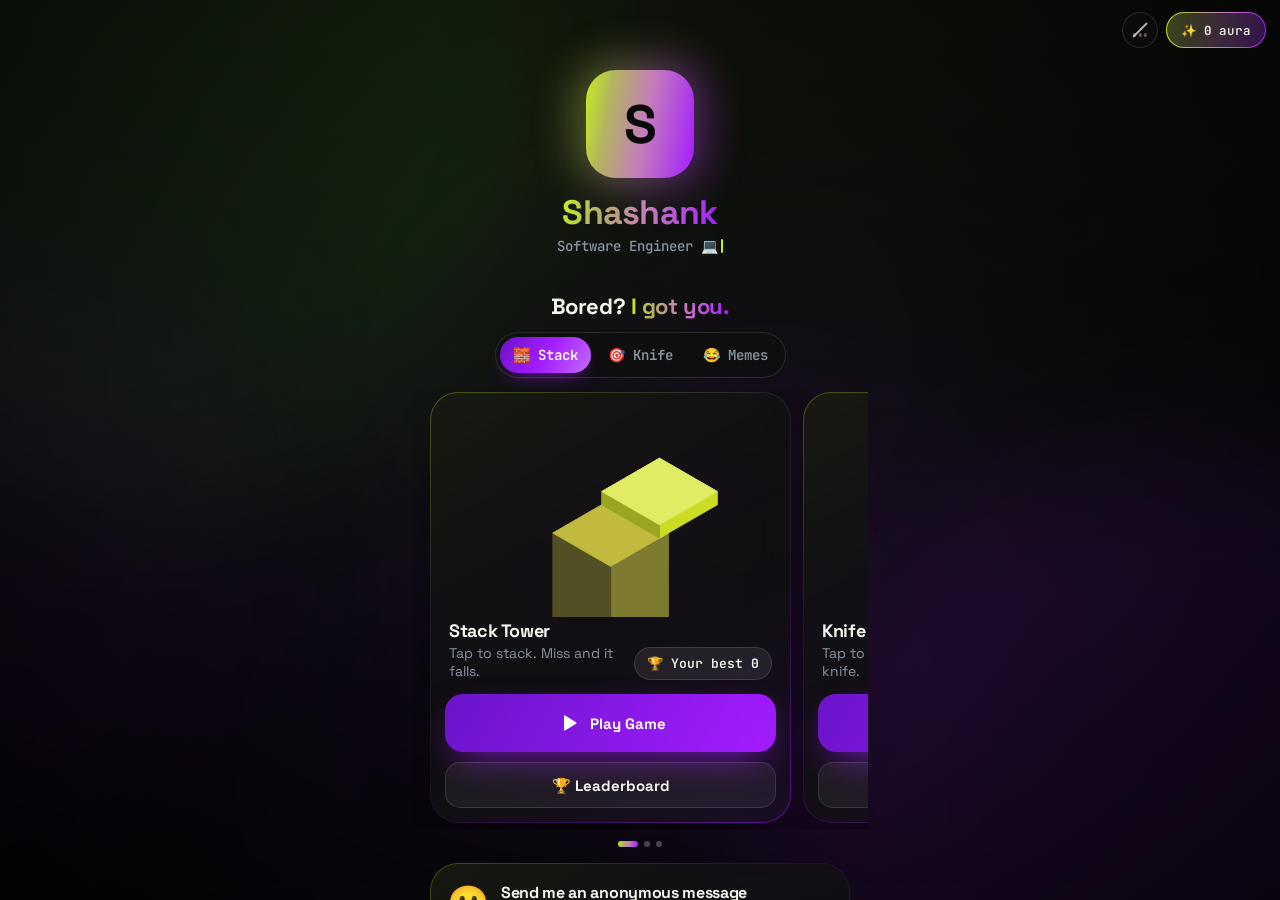
==== snap-qr/site/index.html @ f63bcf54 "Project." ====
<!doctype html>
<html lang="en">
<head>
  <meta charset="utf-8">
  <meta name="viewport" content="width=device-width, initial-scale=1, viewport-fit=cover">
  <meta name="theme-color" content="#050505">
  <title>Shashank · Stack Tower</title>
  <link rel="icon" href="data:image/svg+xml,<svg xmlns='http://www.w3.org/2000/svg' viewBox='0 0 100 100'><text y='.9em' font-size='90'>🧱</text></svg>">
  <link rel="preconnect" href="https://fonts.googleapis.com">
  <link rel="preconnect" href="https://fonts.gstatic.com" crossorigin>
  <link href="https://fonts.googleapis.com/css2?family=JetBrains+Mono:wght@400;500;700&family=Space+Grotesk:wght@400;500;600;700&display=swap" rel="stylesheet">
  <link rel="stylesheet" href="css/style.css">
</head>
<body>
  <div class="bg" aria-hidden="true">
    <span class="blob b1"></span>
    <span class="blob b2"></span>
    <span class="blob b3"></span>
    <span class="blob b4"></span>
    <span class="blob b5"></span>
    <div class="grid-floor"></div>
    <div class="grain"></div>
    <div class="vignette"></div>
  </div>

  <main id="home" class="screen active">
    <section class="card">
      <div class="profile">
        <div class="avatar-wrap reveal" style="--i:0"><div class="avatar" id="avatar"></div></div>
        <h1 id="name" class="name reveal" style="--i:1"></h1>
        <p class="role reveal" style="--i:2"><span id="role"></span><span class="caret" aria-hidden="true"></span></p>
        <p id="tagline" class="tagline reveal" style="--i:3"></p>
      </div>

      <div class="actions">
        <h2 class="section-title reveal" style="--i:4">Bored? <span>I got you.</span></h2>
        <div id="bored" class="bored">
          <div class="bored-tabs reveal" style="--i:4" role="tablist" aria-label="Pick one">
            <button class="bored-tab on" type="button" role="tab" aria-selected="true" data-card="stackCard">🧱 Stack</button>
            <button class="bored-tab" type="button" role="tab" aria-selected="false" data-card="hitCard">🎯 Knife</button>
            <button class="bored-tab" type="button" role="tab" aria-selected="false" data-card="memeCard">😂 Memes</button>
          </div>
          <div id="boredTrack" class="bored-track">
            <div id="stackCard" class="game-card reveal" style="--i:5">
              <canvas id="demoCanvas" aria-label="Stack Tower preview"></canvas>
              <div class="game-meta">
                <div>
                  <h2>Stack Tower</h2>
                  <p>Tap to stack. Miss and it falls.</p>
                </div>
                <span class="chip">🏆 Your best <b id="bestHome">0</b></span>
              </div>
              <button id="playBtn" class="btn btn-play">
                <svg viewBox="0 0 24 24" aria-hidden="true"><path fill="currentColor" d="M8 5.5v13a1 1 0 0 0 1.5.86l10.5-6.5a1 1 0 0 0 0-1.72L9.5 4.64A1 1 0 0 0 8 5.5z"/></svg>
                <span>Play Game</span>
              </button>
              <button id="boardBtn" class="btn btn-ghost btn-sm"><span>🏆 Leaderboard</span></button>
            </div>

            <div id="hitCard" class="game-card reveal" style="--i:5">
              <canvas id="hitDemo" aria-label="Knife Hit preview"></canvas>
              <div class="game-meta">
                <div>
                  <h2>Knife Hit</h2>
                  <p>Tap to throw. Don't hit a knife.</p>
                </div>
                <span class="chip">🏆 Your best <b id="hitBestHome">0</b></span>
              </div>
              <button id="hitPlayBtn" class="btn btn-play">
                <svg viewBox="0 0 24 24" aria-hidden="true"><path fill="currentColor" d="M8 5.5v13a1 1 0 0 0 1.5.86l10.5-6.5a1 1 0 0 0 0-1.72L9.5 4.64A1 1 0 0 0 8 5.5z"/></svg>
                <span>Play Knife Hit</span>
              </button>
              <button id="hitBoardBtn" class="btn btn-ghost btn-sm"><span>🏆 Leaderboard</span></button>
            </div>

            <div id="memeCard" class="meme-card reveal" style="--i:5" hidden>
              <div id="memeFan" class="meme-fan" aria-hidden="true"><img alt=""><img alt=""><img alt=""></div>
              <div class="game-meta">
                <div>
                  <h2>Meme Scroll</h2>
                  <p><b>1000s</b> of memes, fresh shuffle every time.</p>
                </div>
              </div>
              <button id="memeBtn" class="btn btn-play"><span>Start scrolling 😂</span></button>
            </div>
          </div>
          <div class="bored-dots" aria-hidden="true"></div>
        </div>

        <section class="msg-card reveal" style="--i:6">
          <div class="msg-head">
            <span class="msg-emoji" aria-hidden="true">🤫</span>
            <div>
              <h2>Send me an anonymous message</h2>
              <p>No name, no login. I'll never know it was you.</p>
            </div>
          </div>
          <form id="msgForm" class="msg-form">
            <textarea id="msgText" maxlength="300" rows="3" placeholder="Say something… I won't know who 👀" aria-label="Anonymous message"></textarea>
            <div id="msgChips" class="msg-chips"></div>
            <div class="msg-foot">
              <span id="msgCount" class="msg-count">0/300</span>
              <button id="msgSend" class="btn btn-play btn-send" type="submit"><span>Send anonymously</span></button>
            </div>
          </form>
          <div id="msgDone" class="msg-done" hidden>
            <div class="msg-done-emoji">💌</div>
            <p><b>Sent!</b> 100% anonymous.</p>
            <button id="msgAgain" class="link-btn" type="button">Send another</button>
          </div>
        </section>

        <div class="connect reveal" style="--i:7">
          <p class="connect-label">Connect with me</p>
          <a class="social social-snap snap-link" href="#">
            <svg class="social-icon ghost" viewBox="-1 -1 26 26" aria-hidden="true"><path fill="currentColor" d="M12.206.793c.99 0 4.347.276 5.93 3.821.529 1.193.403 3.219.299 4.847l-.003.06c-.012.18-.022.345-.03.51.075.045.203.09.401.09.3-.016.659-.12 1.033-.301.165-.088.344-.104.464-.104.182 0 .359.029.509.09.45.149.734.479.734.838.015.449-.39.839-1.213 1.168-.089.029-.209.075-.344.119-.45.135-1.139.36-1.333.81-.09.224-.061.524.12.868l.015.015c.06.136 1.526 3.475 4.791 4.014.255.044.435.27.42.509 0 .075-.015.149-.045.225-.24.569-1.273.988-3.146 1.271-.059.091-.12.375-.164.57-.029.179-.074.36-.134.553-.076.271-.27.405-.555.405h-.03c-.135 0-.313-.031-.538-.074-.36-.075-.765-.135-1.273-.135-.3 0-.599.015-.913.074-.6.104-1.123.464-1.723.884-.853.599-1.826 1.288-3.294 1.288-.06 0-.119-.015-.18-.015h-.149c-1.468 0-2.427-.675-3.279-1.288-.599-.42-1.107-.779-1.707-.884-.314-.045-.629-.074-.928-.074-.54 0-.958.089-1.272.149-.211.043-.391.074-.54.074-.374 0-.523-.224-.583-.42-.061-.192-.09-.389-.135-.567-.046-.181-.105-.494-.166-.57-1.918-.222-2.950-.642-3.189-1.226-.031-.063-.052-.15-.055-.225-.015-.243.165-.465.42-.509 3.264-.54 4.73-3.879 4.791-4.02l.016-.029c.18-.345.224-.645.119-.869-.195-.434-.884-.658-1.332-.809-.121-.029-.24-.074-.346-.119-1.107-.435-1.257-.93-1.197-1.273.09-.479.674-.793 1.168-.793.146 0 .27.029.383.074.42.194.789.3 1.104.3.234 0 .384-.06.465-.105l-.046-.569c-.098-1.626-.225-3.651.307-4.837C7.392 1.077 10.739.807 11.727.807l.419-.015h.06z"/></svg>
            <span class="social-text">Add me on Snapchat</span>
            <svg class="social-arrow" viewBox="0 0 24 24" aria-hidden="true"><path fill="none" stroke="currentColor" stroke-width="2.2" stroke-linecap="round" stroke-linejoin="round" d="M7 17L17 7M9 7h8v8"/></svg>
          </a>
        </div>
      </div>

      <footer id="footer" class="reveal" style="--i:8"></footer>
    </section>
  </main>

  <div id="topbar" class="topbar">
    <span id="liveCount" class="pill live-pill" hidden><span class="live-dot-green"></span><span id="liveText"></span></span>
    <button id="musicBtn" class="pill music-pill" type="button" aria-label="Background music on/off"><span class="eq" aria-hidden="true"><i></i><i></i><i></i></span></button>
    <button id="auraPill" class="pill aura-pill" type="button" aria-label="Your aura">✨ <b id="auraTotal">0</b> aura</button>
  </div>
  <div id="auraPops" class="aura-pops" aria-live="polite"></div>

  <section id="game" class="screen" aria-label="Stack Tower game">
    <canvas id="gameCanvas"></canvas>
    <div class="hud">
      <button id="backBtn" class="icon-btn" aria-label="Back">
        <svg viewBox="0 0 24 24" aria-hidden="true"><path fill="none" stroke="currentColor" stroke-width="2.4" stroke-linecap="round" stroke-linejoin="round" d="M15 5l-7 7 7 7"/></svg>
      </button>
      <button id="muteBtn" class="icon-btn" aria-label="Toggle sound">
        <svg class="on" viewBox="0 0 24 24" aria-hidden="true"><path fill="currentColor" d="M4 9v6h4l5 4V5L8 9H4z"/><path fill="none" stroke="currentColor" stroke-width="2" stroke-linecap="round" d="M16.5 8.5a5 5 0 0 1 0 7M19 6a8.5 8.5 0 0 1 0 12"/></svg>
        <svg class="off" viewBox="0 0 24 24" aria-hidden="true"><path fill="currentColor" d="M4 9v6h4l5 4V5L8 9H4z"/><path fill="none" stroke="currentColor" stroke-width="2" stroke-linecap="round" d="M16.5 9.5l5 5M21.5 9.5l-5 5"/></svg>
      </button>
    </div>

    <div id="overSheet" class="sheet" hidden>
      <div class="sheet-card">
        <p class="label">Your score</p>
        <div id="finalScore" class="final">0</div>
        <div id="newBest" class="new-best" hidden>🏆 New best!</div>
        <p class="best-line">Your best <b id="bestOver">0</b></p>
        <p id="auraGain" class="aura-gain" hidden></p>
        <form id="nameForm" class="name-form" hidden>
          <input id="nameInput" maxlength="16" placeholder="Your name" autocomplete="nickname" enterkeyhint="done" aria-label="Your name">
          <button class="btn btn-save" type="submit">Save</button>
        </form>
        <button id="rankLine" class="rank-line" hidden></button>
        <button id="againBtn" class="btn btn-play"><span>Play again</span></button>
        <div class="row">
          <a class="btn btn-snap snap-link" href="#">
            <svg class="ghost" viewBox="-1 -1 26 26" aria-hidden="true"><path fill="currentColor" d="M12.206.793c.99 0 4.347.276 5.93 3.821.529 1.193.403 3.219.299 4.847l-.003.06c-.012.18-.022.345-.03.51.075.045.203.09.401.09.3-.016.659-.12 1.033-.301.165-.088.344-.104.464-.104.182 0 .359.029.509.09.45.149.734.479.734.838.015.449-.39.839-1.213 1.168-.089.029-.209.075-.344.119-.45.135-1.139.36-1.333.81-.09.224-.061.524.12.868l.015.015c.06.136 1.526 3.475 4.791 4.014.255.044.435.27.42.509 0 .075-.015.149-.045.225-.24.569-1.273.988-3.146 1.271-.059.091-.12.375-.164.57-.029.179-.074.36-.134.553-.076.271-.27.405-.555.405h-.03c-.135 0-.313-.031-.538-.074-.36-.075-.765-.135-1.273-.135-.3 0-.599.015-.913.074-.6.104-1.123.464-1.723.884-.853.599-1.826 1.288-3.294 1.288-.06 0-.119-.015-.18-.015h-.149c-1.468 0-2.427-.675-3.279-1.288-.599-.42-1.107-.779-1.707-.884-.314-.045-.629-.074-.928-.074-.54 0-.958.089-1.272.149-.211.043-.391.074-.54.074-.374 0-.523-.224-.583-.42-.061-.192-.09-.389-.135-.567-.046-.181-.105-.494-.166-.57-1.918-.222-2.950-.642-3.189-1.226-.031-.063-.052-.15-.055-.225-.015-.243.165-.465.42-.509 3.264-.54 4.73-3.879 4.791-4.02l.016-.029c.18-.345.224-.645.119-.869-.195-.434-.884-.658-1.332-.809-.121-.029-.24-.074-.346-.119-1.107-.435-1.257-.93-1.197-1.273.09-.479.674-.793 1.168-.793.146 0 .27.029.383.074.42.194.789.3 1.104.3.234 0 .384-.06.465-.105l-.046-.569c-.098-1.626-.225-3.651.307-4.837C7.392 1.077 10.739.807 11.727.807l.419-.015h.06z"/></svg>
            <span>Add me</span>
          </a>
          <button id="shareBtn" class="btn btn-ghost"><span>Challenge</span></button>
        </div>
        <button id="homeBtn" class="link-btn">Back to home</button>
      </div>
    </div>
  </section>

  <section id="memes" class="screen" aria-label="Meme scroll">
    <div id="memeFeed" class="meme-feed"></div>
    <div class="hud meme-hud">
      <button id="memeBack" class="icon-btn" aria-label="Back">
        <svg viewBox="0 0 24 24" aria-hidden="true"><path fill="none" stroke="currentColor" stroke-width="2.4" stroke-linecap="round" stroke-linejoin="round" d="M15 5l-7 7 7 7"/></svg>
      </button>
    </div>
    <div id="memeHint" class="meme-hint" hidden><span>Swipe up</span><i aria-hidden="true">↑</i></div>
  </section>

  <div id="boardModal" class="modal" hidden>
    <div class="modal-card" role="dialog" aria-labelledby="boardTitle">
      <div class="modal-head">
        <h2 id="boardTitle">🏆 Leaderboard</h2>
        <button id="boardClose" class="icon-btn" aria-label="Close">
          <svg viewBox="0 0 24 24" aria-hidden="true"><path fill="none" stroke="currentColor" stroke-width="2.4" stroke-linecap="round" d="M6 6l12 12M18 6L6 18"/></svg>
        </button>
      </div>
      <p id="boardSub" class="board-sub"></p>
      <ol id="boardList" class="board"></ol>
      <p id="boardYou" class="board-you"></p>
      <button id="boardPlay" class="btn btn-play"><span>Play &amp; climb the board</span></button>
    </div>
  </div>

  <div id="shareModal" class="modal" hidden>
    <div class="modal-card" role="dialog" aria-labelledby="shareTitle">
      <div class="modal-head">
        <h2 id="shareTitle">Challenge a friend 🔥</h2>
        <button id="shareClose" class="icon-btn" aria-label="Close">
          <svg viewBox="0 0 24 24" aria-hidden="true"><path fill="none" stroke="currentColor" stroke-width="2.4" stroke-linecap="round" d="M6 6l12 12M18 6L6 18"/></svg>
        </button>
      </div>
      <p id="sharePreview" class="share-preview"></p>
      <div class="share-grid">
        <a id="shareWa" class="share-opt" href="#" target="_blank" rel="noopener">
          <span class="share-ic wa"><svg viewBox="0 0 24 24" aria-hidden="true"><path fill="currentColor" d="M12 2a10 10 0 0 0-8.6 15.1L2 22l5-1.3A10 10 0 1 0 12 2zm0 18.2a8.2 8.2 0 0 1-4.2-1.2l-.3-.2-3 .8.8-2.9-.2-.3A8.2 8.2 0 1 1 12 20.2zm4.5-6.1c-.2-.1-1.5-.7-1.7-.8-.2-.1-.4-.1-.6.1l-.8 1c-.1.2-.3.2-.5.1a6.7 6.7 0 0 1-3.3-2.9c-.2-.4.2-.4.7-1.3.1-.2 0-.3 0-.4l-.8-1.8c-.2-.5-.4-.4-.6-.4h-.5a1 1 0 0 0-.7.3 3 3 0 0 0-.9 2.2 5.2 5.2 0 0 0 1.1 2.7 11.8 11.8 0 0 0 4.5 4c1.7.7 2.3.8 3.2.6a2.7 2.7 0 0 0 1.8-1.3 2.2 2.2 0 0 0 .2-1.3c-.1-.1-.3-.2-.5-.3z"/></svg></span>
          <span>WhatsApp</span>
        </a>
        <button id="shareCopy" class="share-opt" type="button">
          <span class="share-ic copy"><svg viewBox="0 0 24 24" aria-hidden="true"><path fill="none" stroke="currentColor" stroke-width="2" stroke-linecap="round" stroke-linejoin="round" d="M9 9h10v10H9zM5 15V5h10"/></svg></span>
          <span>Copy link</span>
        </button>
      </div>
    </div>
  </div>

  <div id="auraModal" class="modal" hidden>
    <div class="modal-card" role="dialog" aria-labelledby="auraTitle">
      <div class="modal-head">
        <h2 id="auraTitle">✨ Your aura</h2>
        <button id="auraClose" class="icon-btn" aria-label="Close">
          <svg viewBox="0 0 24 24" aria-hidden="true"><path fill="none" stroke="currentColor" stroke-width="2.4" stroke-linecap="round" d="M6 6l12 12M18 6L6 18"/></svg>
        </button>
      </div>
      <div class="aura-hero">
        <div id="auraBig" class="aura-big">0</div>
        <div id="auraRankTitle" class="aura-title">NPC 😐</div>
        <div class="aura-progress"><i id="auraBar"></i></div>
        <p id="auraNext" class="board-sub"></p>
      </div>
      <details class="aura-how">
        <summary>How to farm aura 🌾</summary>
        <ul>
          <li><span>Daily check-in</span><b>+50</b></li>
          <li><span>Scanning the QR (once)</span><b>+100</b></li>
          <li><span>Every block you stack</span><b>+15</b></li>
          <li><span>Every perfect stack</span><b>+40</b></li>
          <li><span>Every knife that sticks (Knife Hit)</span><b>+12</b></li>
          <li><span>Challenging a friend (3 a day)</span><b>+200</b></li>
          <li><span>Fumbling the very first block</span><b class="neg">−50 💀</b></li>
        </ul>
      </details>
      <p class="aura-note">📱 No login needed: your aura is saved on <b>this phone + this browser</b>. Keep farming on the same one. Switching browsers, private mode or clearing data resets it 💀</p>
      <h3 class="aura-sub">Top aura farmers</h3>
      <ol id="auraList" class="board"></ol>
      <p id="auraYou" class="board-you"></p>
    </div>
  </div>

  <div id="emojiSheet" class="modal" hidden>
    <div class="modal-card" role="dialog" aria-labelledby="emojiTitle">
      <div class="modal-head">
        <h2 id="emojiTitle">React with anything</h2>
        <button id="emojiClose" class="icon-btn" aria-label="Close">
          <svg viewBox="0 0 24 24" aria-hidden="true"><path fill="none" stroke="currentColor" stroke-width="2.4" stroke-linecap="round" d="M6 6l12 12M18 6L6 18"/></svg>
        </button>
      </div>
      <input id="emojiInput" class="emoji-input" placeholder="Type any emoji from your keyboard 🫶" autocomplete="off" aria-label="Type any emoji">
      <div id="emojiGrid" class="emoji-grid"></div>
    </div>
  </div>

  <div id="toast" class="toast" role="status"></div>

  <canvas id="fx" aria-hidden="true"></canvas>

  <script src="js/config.js"></script>
  <script src="js/track.js"></script>
  <script src="js/fx.js"></script>
  <script src="js/stack.js"></script>
  <script src="js/knife.js"></script>
  <script src="js/main.js"></script>
  <script src="js/aura.js"></script>
  <script src="js/memes.js"></script>
  <script src="js/music.js"></script>
</body>
</html>
---- snap-qr/site/css/style.css ----
:root {
  --bg: #050505;
  --text: #f3f6ec;
  --muted: rgba(243, 246, 236, 0.62);
  --glass: rgba(255, 255, 255, 0.06);
  --stroke: rgba(255, 255, 255, 0.12);
  --accent: #bdec86;
  --grad: linear-gradient(120deg, #3fbf2a, #9be32b 50%, #c6ee52);
  --font: "Bricolage Grotesque", system-ui, -apple-system, "Segoe UI", Roboto, sans-serif;
  --display: "Unbounded", "Bricolage Grotesque", system-ui, sans-serif;
}

* { box-sizing: border-box; margin: 0; padding: 0; }
html, body { height: 100%; }
body {
  background: var(--bg);
  color: var(--text);
  font-family: var(--font);
  -webkit-font-smoothing: antialiased;
  -webkit-tap-highlight-color: transparent;
  overflow: hidden;
}
button { font: inherit; color: inherit; border: 0; background: none; cursor: pointer; }
a { color: inherit; text-decoration: none; }
[hidden] { display: none !important; }

/* ---------- Animated background ---------- */
.bg { position: fixed; inset: 0; overflow: hidden; z-index: -1; }
.blob {
  position: absolute;
  width: 70vmax; height: 70vmax;
  border-radius: 50%;
  filter: blur(80px);
  opacity: 0.5;
  animation: drift 18s ease-in-out infinite alternate;
}
.b1 { background: #3fbf2a; top: -30vmax; left: -25vmax; }
.b2 { background: #9be32b; bottom: -35vmax; right: -30vmax; animation-delay: -6s; }
.b3 { background: #8fd61f; top: 35%; left: 40%; width: 40vmax; height: 40vmax; opacity: 0.22; animation-delay: -12s; }
.vignette { position: absolute; inset: 0; background: radial-gradient(ellipse at 50% 40%, transparent 30%, rgba(0, 0, 0, 0.65)); }

@keyframes drift {
  0% { transform: translate(0, 0) scale(1); }
  50% { transform: translate(8vmax, 5vmax) scale(1.1); }
  100% { transform: translate(-5vmax, 10vmax) scale(0.95); }
}

/* ---------- Screens ---------- */
.screen {
  position: fixed;
  inset: 0;
  transition: opacity 0.4s ease, transform 0.4s ease, visibility 0.4s;
}
.screen:not(.active) { opacity: 0; visibility: hidden; pointer-events: none; transform: scale(0.97); }

#home {
  overflow-y: auto;
  display: flex;
  justify-content: center;
  padding: max(28px, env(safe-area-inset-top)) 18px max(22px, env(safe-area-inset-bottom));
}
.card { width: 100%; max-width: 420px; margin: auto 0; }

/* ---------- Profile ---------- */
.profile { text-align: center; }
.avatar-wrap { position: relative; width: 108px; height: 108px; margin: 0 auto 16px; }
.avatar-wrap::before {
  content: "";
  position: absolute;
  inset: -4px;
  border-radius: 50%;
  background: conic-gradient(#3fbf2a, #9be32b, #c6ee52, #bdec86, #3fbf2a);
  animation: spin 5s linear infinite;
}
.avatar-wrap::after {
  content: "";
  position: absolute;
  inset: -14px;
  border-radius: 50%;
  background: conic-gradient(#3fbf2a, #9be32b, #c6ee52, #bdec86, #3fbf2a);
  filter: blur(18px);
  opacity: 0.45;
  z-index: -1;
  animation: spin 5s linear infinite;
}
.avatar {
  position: relative;
  width: 100%; height: 100%;
  border-radius: 50%;
  border: 4px solid var(--bg);
  background: linear-gradient(160deg, #1a1f12, #0d0f0a);
  display: grid;
  place-items: center;
  font-size: 44px;
  font-weight: 800;
  overflow: hidden;
}
.avatar img { width: 100%; height: 100%; object-fit: cover; }
@keyframes spin { to { transform: rotate(360deg); } }

h1 { font-size: clamp(30px, 9vw, 38px); font-weight: 800; letter-spacing: -0.02em; line-height: 1.1; }
.handle { color: var(--muted); margin-top: 4px; font-weight: 500; font-size: 16px; }
.tagline { margin-top: 12px; font-size: 17px; color: rgba(243, 246, 236, 0.88); }

/* ---------- Buttons ---------- */
.actions { display: grid; gap: 16px; margin-top: 26px; }
.btn {
  position: relative;
  display: flex;
  align-items: center;
  justify-content: center;
  gap: 10px;
  width: 100%;
  height: 58px;
  border-radius: 18px;
  font-weight: 700;
  font-size: 17px;
  overflow: hidden;
  isolation: isolate;
  transition: transform 0.15s ease, box-shadow 0.2s ease;
  user-select: none;
}
.btn:active { transform: scale(0.96); }
.btn svg { width: 24px; height: 24px; flex: none; }
.btn-play {
  background: var(--grad);
  background-size: 200% 100%;
  color: #fff;
  box-shadow: 0 14px 36px -12px rgba(155, 227, 43, 0.8);
  animation: flow 4s ease infinite;
}
.btn-play::after {
  content: "";
  position: absolute;
  inset: 0;
  z-index: -1;
  background: linear-gradient(110deg, transparent 30%, rgba(255, 255, 255, 0.45) 50%, transparent 70%);
  transform: translateX(-100%);
  animation: shine 3.2s ease-in-out infinite;
}
.btn-ghost { background: var(--glass); border: 1px solid var(--stroke); }
@keyframes flow { 0%, 100% { background-position: 0% 50%; } 50% { background-position: 100% 50%; } }
@keyframes shine { 0%, 55% { transform: translateX(-100%); } 100% { transform: translateX(100%); } }

/* ---------- Connect (social links) ---------- */
.connect { text-align: center; margin-top: 6px; }
.connect-label { color: var(--muted); font-size: 12px; letter-spacing: 0.24em; text-transform: uppercase; margin-bottom: 10px; }
.social {
  display: flex;
  align-items: center;
  gap: 12px;
  padding: 12px 16px;
  border-radius: 18px;
  background: var(--glass);
  border: 1px solid var(--stroke);
  backdrop-filter: blur(14px);
  -webkit-backdrop-filter: blur(14px);
  transition: transform 0.15s ease, background 0.2s ease;
}
.social:active { transform: scale(0.97); }
.social:hover { background: rgba(255, 255, 255, 0.1); }
.social-icon { width: 34px; height: 34px; padding: 7px; border-radius: 11px; background: rgba(255, 255, 255, 0.1); flex: none; }
.social-text { flex: 1; text-align: left; font-weight: 500; font-size: 16px; }
.social-arrow { width: 18px; height: 18px; color: var(--muted); flex: none; }

/* ---------- Game card ---------- */
.game-card {
  padding: 14px;
  border-radius: 28px;
  background: var(--glass);
  border: 1px solid var(--stroke);
  backdrop-filter: blur(18px);
  -webkit-backdrop-filter: blur(18px);
  box-shadow: 0 30px 60px -30px rgba(0, 0, 0, 0.8);
}
#demoCanvas { display: block; width: 100%; height: 210px; }
.game-meta { display: flex; justify-content: space-between; align-items: flex-end; gap: 10px; margin: 2px 4px 14px; }
.game-meta h2 { font-size: 23px; font-weight: 800; letter-spacing: -0.01em; }
.game-meta p { color: var(--muted); font-size: 14px; margin-top: 2px; }
.chip {
  padding: 7px 12px;
  border-radius: 999px;
  background: rgba(255, 255, 255, 0.08);
  border: 1px solid var(--stroke);
  font-size: 13px;
  font-weight: 600;
  white-space: nowrap;
}

footer { margin-top: 26px; text-align: center; color: var(--muted); font-size: 12px; letter-spacing: 0.3em; text-transform: uppercase; }

.reveal { opacity: 0; transform: translateY(16px); animation: rise 0.7s cubic-bezier(0.2, 0.8, 0.2, 1) forwards; animation-delay: calc(var(--i) * 90ms); }
@keyframes rise { to { opacity: 1; transform: none; } }

/* ---------- Game screen ---------- */
#game { background: #000; }
#gameCanvas { display: block; width: 100%; height: 100%; touch-action: none; user-select: none; -webkit-user-select: none; }
.hud {
  position: absolute;
  top: 0; left: 0; right: 0;
  display: flex;
  justify-content: space-between;
  padding: max(14px, env(safe-area-inset-top)) 14px 0;
  pointer-events: none;
}
.icon-btn {
  pointer-events: auto;
  width: 46px; height: 46px;
  border-radius: 15px;
  display: grid;
  place-items: center;
  background: rgba(0, 0, 0, 0.22);
  border: 1px solid rgba(255, 255, 255, 0.16);
  backdrop-filter: blur(10px);
  -webkit-backdrop-filter: blur(10px);
}
.icon-btn svg { width: 22px; height: 22px; }
#muteBtn .off, #muteBtn.muted .on { display: none; }
#muteBtn.muted .off { display: block; }

/* ---------- Game over sheet ---------- */
.sheet {
  position: absolute;
  inset: 0;
  display: flex;
  align-items: flex-end;
  justify-content: center;
  padding: 16px 16px max(16px, env(safe-area-inset-bottom));
  background: linear-gradient(transparent 35%, rgba(0, 0, 0, 0.55));
}
.sheet-card {
  width: 100%;
  max-width: 420px;
  display: grid;
  gap: 12px;
  padding: 22px 18px 14px;
  border-radius: 30px;
  text-align: center;
  background: rgba(14, 15, 12, 0.8);
  border: 1px solid var(--stroke);
  backdrop-filter: blur(22px);
  -webkit-backdrop-filter: blur(22px);
  animation: up 0.5s cubic-bezier(0.2, 0.9, 0.25, 1.12);
}
@keyframes up { from { transform: translateY(50px); opacity: 0; } }
.label { text-transform: uppercase; letter-spacing: 0.28em; font-size: 12px; color: var(--muted); }
.final {
  font-size: 80px;
  font-weight: 800;
  line-height: 0.95;
  background: var(--grad);
  -webkit-background-clip: text;
  background-clip: text;
  color: transparent;
}
.new-best {
  justify-self: center;
  padding: 6px 14px;
  border-radius: 999px;
  background: rgba(155, 227, 43, 0.14);
  color: var(--accent);
  font-weight: 700;
  font-size: 14px;
  animation: pop 0.6s cubic-bezier(0.3, 1.6, 0.5, 1);
}
@keyframes pop { from { transform: scale(0.4); opacity: 0; } }
.best-line { color: var(--muted); margin-bottom: 4px; }
.best-line b { color: var(--text); }
.sheet .btn { height: 54px; }
.row { display: grid; grid-template-columns: 1fr 1fr; gap: 10px; }
.link-btn { color: var(--muted); font-weight: 600; font-size: 15px; padding: 8px; }

/* ---------- Leaderboard ---------- */
.to-beat {
  display: inline-flex;
  align-items: center;
  gap: 6px;
  margin-top: 14px;
  padding: 8px 16px;
  border-radius: 999px;
  background: rgba(155, 227, 43, 0.1);
  border: 1px solid rgba(155, 227, 43, 0.4);
  color: var(--accent);
  font-weight: 600;
  font-size: 14px;
  animation: glow 2.4s ease-in-out infinite;
}
@keyframes glow { 50% { box-shadow: 0 0 24px -4px rgba(155, 227, 43, 0.6); } }
.btn-sm { height: 46px; font-size: 15px; margin-top: 10px; border-radius: 15px; }

.modal {
  position: fixed;
  inset: 0;
  z-index: 50;
  display: flex;
  align-items: flex-end;
  justify-content: center;
  padding: 16px 16px max(16px, env(safe-area-inset-bottom));
  background: rgba(0, 0, 0, 0.55);
  backdrop-filter: blur(6px);
  -webkit-backdrop-filter: blur(6px);
}
.modal-card {
  width: 100%;
  max-width: 420px;
  max-height: 86vh;
  overflow-y: auto;
  padding: 18px;
  border-radius: 30px;
  background: rgba(15, 16, 13, 0.94);
  border: 1px solid var(--stroke);
  animation: up 0.45s cubic-bezier(0.2, 0.9, 0.25, 1.12);
}
.modal-head { display: flex; align-items: center; justify-content: space-between; }
.modal-head h2 { font-size: 24px; font-weight: 800; }
.board-sub { color: var(--muted); font-size: 14px; margin: 2px 0 14px; }
.board { list-style: none; display: grid; gap: 8px; }
.board li {
  display: grid;
  grid-template-columns: 34px 1fr auto;
  align-items: center;
  gap: 10px;
  padding: 12px 14px;
  border-radius: 16px;
  background: rgba(255, 255, 255, 0.05);
  border: 1px solid transparent;
}
.board li.you { background: rgba(155, 227, 43, 0.14); border-color: rgba(155, 227, 43, 0.6); }
.board li.owner { background: rgba(155, 227, 43, 0.08); border-color: rgba(155, 227, 43, 0.35); }
.board .rank { font-weight: 800; font-size: 18px; text-align: center; color: var(--muted); }
.board .pname { font-weight: 600; min-width: 0; overflow: hidden; text-overflow: ellipsis; white-space: nowrap; }
.board .tag { margin-left: 6px; font-size: 11px; font-weight: 700; padding: 2px 7px; border-radius: 999px; background: rgba(255, 255, 255, 0.12); vertical-align: 2px; }
.board .pscore { font-weight: 800; font-size: 19px; font-variant-numeric: tabular-nums; }
.board li.board-empty { display: block; background: none; color: var(--muted); text-align: center; padding: 24px 0; }
.board-you { text-align: center; color: var(--muted); font-size: 14px; margin: 14px 0; }
.board-you:empty { display: none; }
#boardPlay { margin-top: 14px; }

.name-form { display: grid; grid-template-columns: 1fr auto; gap: 8px; }
.name-form input {
  min-width: 0;
  height: 50px;
  padding: 0 14px;
  border-radius: 14px;
  border: 1px solid var(--stroke);
  background: rgba(255, 255, 255, 0.07);
  color: var(--text);
  font: inherit;
  font-size: 16px; /* 16px stops iOS zooming in on focus */
  outline: none;
}
.name-form input:focus { border-color: #9be32b; }
.name-form.shake { animation: shake 0.4s; }
@keyframes shake { 25% { transform: translateX(-6px); } 75% { transform: translateX(6px); } }
.btn-save { width: auto; height: 50px; padding: 0 20px; border-radius: 14px; background: #fff; color: #111; }
.rank-line { color: var(--accent); font-weight: 700; font-size: 15px; padding: 2px; }

/* ---------- Toast ---------- */
.toast {
  position: fixed;
  left: 50%;
  bottom: calc(24px + env(safe-area-inset-bottom));
  transform: translate(-50%, 20px);
  padding: 10px 18px;
  border-radius: 999px;
  background: #fff;
  color: #111;
  font-weight: 600;
  opacity: 0;
  pointer-events: none;
  transition: 0.3s ease;
  z-index: 60;
}
.toast.show { opacity: 1; transform: translate(-50%, 0); }

@media (prefers-reduced-motion: reduce) {
  *, *::before, *::after { animation: none !important; transition: none !important; }
  .reveal { opacity: 1; transform: none; }
}

/* ---------- Display font (Unbounded) ---------- */
h1, .game-meta h2, .modal-head h2, .final, .btn { font-family: var(--display); }
h1 { font-size: clamp(26px, 7.6vw, 34px); font-weight: 400; letter-spacing: -0.01em; }
.game-meta h2 { font-size: 18px; font-weight: 400; }
.modal-head h2 { font-size: 20px; font-weight: 400; }
.final { font-size: 72px; font-weight: 300; }
.btn { font-size: 15px; font-weight: 400; letter-spacing: 0.01em; }
.board .pscore, .board .rank { font-family: var(--display); font-size: 16px; font-weight: 400; }
.avatar { font-family: var(--display); font-weight: 300; }

/* ---------- Section title ---------- */
.section-title { font-family: var(--display); font-weight: 400; font-size: 22px; text-align: center; margin: 8px 0 -4px; }
.section-title span { background: var(--grad); -webkit-background-clip: text; background-clip: text; color: transparent; }

/* ---------- Snapchat button (Snapchat yellow) ---------- */
.social-snap, .btn-snap { background: #fffc00; color: #111; border-color: transparent; box-shadow: 0 12px 30px -12px rgba(255, 252, 0, 0.6); }
.social-snap:hover { background: #fffc00; filter: brightness(1.03); }
.social-snap .social-icon { background: none; padding: 2px; }
.social-snap .social-arrow { color: #111; }
.snap-link .ghost { color: #fff; stroke: #111; stroke-width: 1.4px; stroke-linejoin: round; }

/* ---------- Extra polish ---------- */
#fx { position: fixed; inset: 0; width: 100%; height: 100%; pointer-events: none; z-index: 45; }

/* Name with a slow shimmering gradient */
.name {
  background: linear-gradient(100deg, #fff 20%, #bdec86 40%, #a6e8a0 55%, #fff 75%);
  background-size: 250% 100%;
  -webkit-background-clip: text;
  background-clip: text;
  color: transparent;
  animation: rise 0.7s cubic-bezier(0.2, 0.8, 0.2, 1) forwards, shimmer 6s linear 1s infinite;
}
@keyframes shimmer { to { background-position: -250% 0; } }

/* Typing role line */
.role { min-height: 1.5em; margin-top: 6px; font-size: 17px; font-weight: 500; color: rgba(243, 246, 236, 0.82); }
.caret {
  display: inline-block;
  width: 2px;
  height: 1.05em;
  margin-left: 3px;
  vertical-align: -0.15em;
  border-radius: 2px;
  background: #bdec86;
  animation: blink 1s steps(1) infinite;
}
@keyframes blink { 50% { opacity: 0; } }

/* Floating avatar */
.avatar-wrap { animation: rise 0.7s cubic-bezier(0.2, 0.8, 0.2, 1) forwards, bob 4.5s ease-in-out 0.8s infinite; }
@keyframes bob { 50% { transform: translateY(-6px); } }

/* Cards: dark glass with a still, soft green border (the rotating border was removed) */
.game-card, .meme-card, .msg-card {
  position: relative;
  border: 1.5px solid transparent;
  background:
    linear-gradient(rgba(17, 18, 14, 0.82), rgba(17, 18, 14, 0.82)) padding-box,
    linear-gradient(160deg, rgba(155, 227, 43, 0.55), rgba(255, 255, 255, 0.08) 45%, rgba(255, 255, 255, 0.06) 70%, rgba(63, 191, 42, 0.35)) border-box;
  animation: rise 0.7s cubic-bezier(0.2, 0.8, 0.2, 1) forwards;
  transition: transform 0.25s ease;
  will-change: transform;
}

/* Anonymous message card */
.msg-card { padding: 18px 16px 16px; border-radius: 28px; backdrop-filter: blur(18px); -webkit-backdrop-filter: blur(18px); }
.msg-head { display: flex; gap: 12px; align-items: center; margin-bottom: 14px; }
.msg-emoji { font-size: 34px; animation: wiggle 3s ease-in-out infinite; }
@keyframes wiggle { 0%, 80%, 100% { transform: rotate(0); } 85% { transform: rotate(-12deg); } 90% { transform: rotate(10deg); } 95% { transform: rotate(-6deg); } }
.msg-head h2 { font-family: var(--display); font-weight: 400; font-size: 16px; line-height: 1.3; }
.msg-head p { color: var(--muted); font-size: 13px; margin-top: 3px; }
.msg-form textarea {
  width: 100%;
  min-height: 92px;
  resize: none;
  padding: 14px;
  border-radius: 18px;
  border: 1px solid var(--stroke);
  background: rgba(255, 255, 255, 0.06);
  color: var(--text);
  font: inherit;
  font-size: 16px;
  line-height: 1.4;
  outline: none;
  transition: border-color 0.2s, box-shadow 0.2s;
}
.msg-form textarea:focus { border-color: #9be32b; box-shadow: 0 0 0 4px rgba(155, 227, 43, 0.18); }
.msg-form.shake { animation: shake 0.4s; }
.msg-chips { display: flex; gap: 8px; overflow-x: auto; padding: 10px 0 2px; scrollbar-width: none; }
.msg-chips::-webkit-scrollbar { display: none; }
.msg-chip {
  flex: none;
  padding: 7px 12px;
  border-radius: 999px;
  border: 1px solid var(--stroke);
  background: rgba(255, 255, 255, 0.06);
  font-size: 13px;
  font-weight: 500;
  white-space: nowrap;
  transition: background 0.2s, transform 0.15s;
}
.msg-chip:active { transform: scale(0.95); background: rgba(155, 227, 43, 0.2); }
.msg-foot { display: flex; align-items: center; justify-content: space-between; gap: 12px; margin-top: 12px; }
.msg-count { color: var(--muted); font-size: 13px; font-variant-numeric: tabular-nums; }
.btn-send { width: auto; height: 48px; padding: 0 20px; border-radius: 15px; }
.btn-send:disabled { opacity: 0.6; }
.msg-done { text-align: center; padding: 12px 0 4px; }
.msg-done-emoji { font-size: 48px; animation: pop 0.6s cubic-bezier(0.3, 1.6, 0.5, 1); }
.msg-done p { margin-top: 6px; font-size: 16px; }
/* Keep wide children (the chip row) from stretching the layout */
.actions { grid-template-columns: minmax(0, 1fr); }
.msg-card, .game-card, .meme-card { min-width: 0; }

/* ---------- Share sheet ---------- */
.share-preview {
  margin: 12px 0 16px;
  padding: 14px;
  border-radius: 16px;
  background: rgba(255, 255, 255, 0.06);
  border: 1px solid var(--stroke);
  font-size: 15px;
  line-height: 1.45;
  user-select: all;
  -webkit-user-select: all;
  word-break: break-word;
}
.share-grid { display: grid; grid-template-columns: 1fr 1fr; gap: 10px; }
.share-opt {
  display: flex;
  flex-direction: column;
  align-items: center;
  gap: 8px;
  padding: 16px 8px;
  border-radius: 18px;
  background: rgba(255, 255, 255, 0.06);
  border: 1px solid var(--stroke);
  font-weight: 500;
  font-size: 14px;
  transition: transform 0.15s ease;
}
.share-opt:active { transform: scale(0.95); }
.share-ic { width: 48px; height: 48px; border-radius: 50%; display: grid; place-items: center; }
.share-ic svg { width: 26px; height: 26px; }
.share-ic.wa { background: #25d366; color: #fff; }
.share-ic.copy { background: var(--grad); color: #fff; }

/* ---------- Richer background ---------- */
.bg { background: radial-gradient(120% 80% at 50% 0%, #11160a 0%, #070806 55%, #020202 100%); }
.blob { mix-blend-mode: screen; opacity: 0.55; filter: blur(70px); animation-duration: 16s; }
.b3 { background: #c6ee52; opacity: 0.3; }
.b4 { background: #9be15d; width: 45vmax; height: 45vmax; top: 30%; left: -25vmax; opacity: 0.25; animation-delay: -3s; animation-duration: 20s; }
.b5 { background: #3f9d1f; width: 50vmax; height: 50vmax; bottom: -15vmax; left: 15%; opacity: 0.28; animation-delay: -9s; animation-duration: 22s; }
.grid-floor {
  position: absolute;
  left: -50%;
  right: -50%;
  bottom: -10%;
  height: 60%;
  background-image:
    linear-gradient(rgba(189, 236, 134, 0.16) 1px, transparent 1px),
    linear-gradient(90deg, rgba(181, 242, 138, 0.16) 1px, transparent 1px);
  background-size: 46px 46px;
  transform: perspective(500px) rotateX(62deg);
  transform-origin: bottom;
  -webkit-mask-image: linear-gradient(to top, #000 15%, transparent 85%);
  mask-image: linear-gradient(to top, #000 15%, transparent 85%);
  animation: grid-move 3s linear infinite;
}
@keyframes grid-move { to { background-position: 0 46px; } }
.grain {
  position: absolute;
  inset: 0;
  opacity: 0.08;
  mix-blend-mode: overlay;
  background-image: url("data:image/svg+xml,%3Csvg xmlns='http://www.w3.org/2000/svg' width='160' height='160'%3E%3Cfilter id='n'%3E%3CfeTurbulence type='fractalNoise' baseFrequency='.9' numOctaves='3' stitchTiles='stitch'/%3E%3C/filter%3E%3Crect width='100%25' height='100%25' filter='url(%23n)'/%3E%3C/svg%3E");
}
/* Toast at the top so it never covers sheet buttons */
.toast { top: calc(18px + env(safe-area-inset-top)); bottom: auto; transform: translate(-50%, -20px); white-space: nowrap; max-width: calc(100vw - 32px); overflow: hidden; text-overflow: ellipsis; }
.toast.show { transform: translate(-50%, 0); }
/* Back/mute buttons stay tappable above the game-over sheet */
.hud { z-index: 2; }

/* ---------- Top bar: live counter + aura ---------- */
.topbar {
  position: fixed;
  top: 0;
  left: 0;
  right: 0;
  z-index: 20;
  display: flex;
  justify-content: space-between;
  align-items: center;
  gap: 8px;
  padding: max(12px, env(safe-area-inset-top)) 14px 0;
  pointer-events: none;
  transition: opacity 0.3s;
}
#home:not(.active) ~ .topbar, #home:not(.active) ~ .aura-pops { opacity: 0; visibility: hidden; }
#home { padding-top: max(70px, calc(env(safe-area-inset-top) + 58px)); }
.pill {
  pointer-events: auto;
  display: inline-flex;
  align-items: center;
  gap: 7px;
  height: 36px;
  padding: 0 14px;
  border-radius: 999px;
  background: rgba(14, 15, 12, 0.6);
  border: 1px solid var(--stroke);
  backdrop-filter: blur(14px);
  -webkit-backdrop-filter: blur(14px);
  font-size: 13px;
  font-weight: 500;
  white-space: nowrap;
}
.live-pill { margin-right: auto; }
.live-dot-green { width: 8px; height: 8px; border-radius: 50%; background: #22c55e; box-shadow: 0 0 0 0 rgba(34, 197, 94, 0.7); animation: live-g 1.8s infinite; }
@keyframes live-g { 70% { box-shadow: 0 0 0 7px transparent; } }
.aura-pill { margin-left: auto; background: linear-gradient(rgba(14, 15, 12, 0.7), rgba(14, 15, 12, 0.7)) padding-box, var(--grad) border-box; border: 1.5px solid transparent; }
.aura-pill b { font-family: var(--display); font-weight: 500; }
.aura-pill.bump { animation: bump 0.5s cubic-bezier(0.3, 1.8, 0.5, 1); }
@keyframes bump { 40% { transform: scale(1.15); } }

/* Floating aura gains */
.aura-pops {
  position: fixed;
  top: max(56px, calc(env(safe-area-inset-top) + 46px));
  right: 14px;
  z-index: 21;
  display: grid;
  justify-items: end;
  gap: 6px;
  pointer-events: none;
}
.aura-pop {
  display: grid;
  justify-items: end;
  padding: 8px 14px;
  border-radius: 16px;
  background: var(--grad);
  box-shadow: 0 10px 30px -10px rgba(155, 227, 43, 0.8);
  animation: aura-in 2.6s cubic-bezier(0.2, 0.9, 0.25, 1.1) forwards;
}
.aura-pop.neg { background: linear-gradient(120deg, #374151, #1f2937); box-shadow: none; }
.aura-pop b { font-family: var(--display); font-weight: 500; font-size: 15px; }
.aura-pop span { font-size: 12px; opacity: 0.9; }
.aura-pop span:empty { display: none; }
@keyframes aura-in {
  0% { opacity: 0; transform: translateY(-10px) scale(0.8); }
  12%, 80% { opacity: 1; transform: none; }
  100% { opacity: 0; transform: translateY(-16px); }
}

/* Aura modal */
.aura-hero { text-align: center; padding: 10px 0 6px; }
.aura-big {
  font-family: var(--display);
  font-weight: 500;
  font-size: 56px;
  line-height: 1.05;
  background: var(--grad);
  -webkit-background-clip: text;
  background-clip: text;
  color: transparent;
}
.aura-title { font-size: 18px; font-weight: 600; margin-top: 4px; }
.aura-progress { height: 8px; border-radius: 4px; background: rgba(255, 255, 255, 0.1); overflow: hidden; margin: 14px 0 8px; }
.aura-progress i { display: block; height: 100%; width: 0; background: var(--grad); border-radius: 4px; transition: width 0.6s ease; }
.aura-how { margin: 6px 0 14px; padding: 12px 14px; border-radius: 16px; background: rgba(255, 255, 255, 0.05); border: 1px solid var(--stroke); }
.aura-how summary { cursor: pointer; font-weight: 600; }
.aura-how ul { list-style: none; margin-top: 10px; display: grid; gap: 8px; font-size: 14px; }
.aura-how li { display: flex; justify-content: space-between; gap: 10px; color: var(--muted); }
.aura-how li b { color: #86efac; font-weight: 600; }
.aura-how li b.neg { color: #fca5a5; }
.aura-sub { font-family: var(--display); font-weight: 400; font-size: 16px; margin: 4px 0 10px; }
.board .ptitle { display: block; font-size: 12px; font-weight: 500; color: var(--muted); }
.aura-gain { font-family: var(--display); font-weight: 500; font-size: 16px; color: #bdec86; }
.aura-gain.neg { color: #9ca3af; }
.aura-note { margin: 0 0 16px; padding: 10px 12px; border-radius: 14px; background: rgba(155, 227, 43, 0.08); border: 1px solid rgba(155, 227, 43, 0.25); color: rgba(243, 246, 236, 0.8); font-size: 13px; line-height: 1.45; }
.aura-note b { color: #bdec86; font-weight: 600; }

/* ---------- Background music toggle ---------- */
.music-pill { margin-left: auto; width: 36px; padding: 0; justify-content: center; color: inherit; cursor: pointer; }
.music-pill + .aura-pill { margin-left: 0; }
.eq { display: flex; align-items: flex-end; gap: 2.5px; height: 14px; }
.eq i { width: 3px; height: 4px; border-radius: 2px; background: var(--grad); opacity: 0.55; transition: height 0.3s; }
.music-pill.on .eq i { opacity: 1; animation: eq 0.9s ease-in-out infinite alternate; }
.music-pill.on .eq i:nth-child(2) { animation-delay: -0.3s; }
.music-pill.on .eq i:nth-child(3) { animation-delay: -0.6s; }
.music-pill:not(.on)::after { content: ""; position: absolute; width: 20px; height: 1.5px; background: currentColor; opacity: 0.7; transform: rotate(-45deg); border-radius: 1px; }
.music-pill { position: relative; }
@keyframes eq { 0% { height: 4px; } 100% { height: 14px; } }
@media (prefers-reduced-motion: reduce) { .music-pill.on .eq i { animation: none; height: 10px; } }

/* ---------- "Bored?" carousel: game + memes side by side, swipe between them ---------- */
.bored { display: grid; gap: 12px; min-width: 0; }
.bored-tabs, .bored-dots { display: none; }
.bored.multi .bored-tabs, .bored.multi .bored-dots { display: flex; }
.bored-tabs {
  justify-self: center;
  gap: 4px;
  padding: 4px;
  border-radius: 999px;
  background: rgba(14, 15, 12, 0.6);
  border: 1px solid var(--stroke);
  backdrop-filter: blur(14px);
  -webkit-backdrop-filter: blur(14px);
}
.bored-tab {
  height: 36px;
  padding: 0 16px;
  border-radius: 999px;
  font-size: 14px;
  font-weight: 600;
  color: var(--muted);
  transition: background 0.25s ease, color 0.25s ease;
}
.bored-tab.on { background: var(--grad); color: #fff; box-shadow: 0 8px 20px -10px rgba(155, 227, 43, 0.9); }
.bored-track {
  display: flex;
  gap: 12px;
  margin: 0 -18px;
  padding: 2px 18px 6px;
  overflow-x: auto;
  scroll-snap-type: x mandatory;
  scroll-padding: 0 18px;
  overscroll-behavior-x: contain;
  scrollbar-width: none;
}
.bored-track::-webkit-scrollbar { display: none; }
.bored-track > * { flex: 0 0 100%; scroll-snap-align: start; scroll-snap-stop: always; }
.bored.multi .bored-track > * { flex-basis: 86%; }
.bored-dots { justify-content: center; gap: 6px; }
.bored-dots i { width: 6px; height: 6px; border-radius: 999px; background: rgba(255, 255, 255, 0.25); transition: width 0.3s ease, background 0.3s ease; }
.bored-dots i.on { width: 20px; background: var(--grad); }

/* Meme card: same shape as the game card (preview, title row, button) */
.meme-card {
  display: flex;
  flex-direction: column;
  padding: 14px;
  border-radius: 28px;
  backdrop-filter: blur(18px);
  -webkit-backdrop-filter: blur(18px);
}
.meme-card .btn { margin-top: auto; }
.meme-fan { position: relative; flex: 1 0 210px; margin-bottom: 2px; }
.meme-fan img {
  position: absolute;
  top: 50%;
  left: 50%;
  width: 116px;
  aspect-ratio: 4 / 5;
  object-fit: cover;
  border-radius: 14px;
  background: rgba(255, 255, 255, 0.9);
  box-shadow: 0 16px 30px -12px rgba(0, 0, 0, 0.85);
  border: 2px solid rgba(255, 255, 255, 0.9);
  opacity: 0;
  transition: opacity 0.5s ease, transform 0.6s cubic-bezier(0.2, 0.9, 0.25, 1.1);
}
.meme-fan img:nth-child(1) { transform: translate(-90%, -50%) rotate(-10deg) scale(0.86); }
.meme-fan img:nth-child(2) { transform: translate(-10%, -50%) rotate(10deg) scale(0.86); }
.meme-fan img:nth-child(3) { transform: translate(-50%, -54%); z-index: 1; }
.meme-fan img.in { opacity: 1; }
.meme-fan img.in:nth-child(1) { transform: translate(-100%, -48%) rotate(-13deg) scale(0.86); }
.meme-fan img.in:nth-child(2) { transform: translate(0%, -48%) rotate(13deg) scale(0.86); }
.meme-card .game-meta p b { color: var(--text); font-weight: 700; }

/* ---------- Meme scroll: feed screen ---------- */
#memes { background: rgba(5, 5, 5, 0.55); }
.meme-feed {
  height: 100%;
  overflow-y: auto;
  scroll-snap-type: y mandatory;
  overscroll-behavior: contain;
  scrollbar-width: none;
  touch-action: pan-y;
}
.meme-feed::-webkit-scrollbar { display: none; }
.meme-slide {
  height: 100%;
  scroll-snap-align: start;
  scroll-snap-stop: always;
  display: flex;
  flex-direction: column;
  align-items: center;
  justify-content: center;
  gap: 14px;
  padding: max(70px, calc(env(safe-area-inset-top) + 58px)) 16px max(22px, env(safe-area-inset-bottom));
}
.meme-frame {
  position: relative;
  width: min(100%, 440px, calc((100vh - 200px) * var(--ar)));
  width: min(100%, 440px, calc((100dvh - 200px) * var(--ar)));
  aspect-ratio: var(--ar);
  border-radius: 22px;
  background: linear-gradient(110deg, #e8ecdf 30%, #fff 50%, #e8ecdf 70%) 0 0 / 250% 100%;
  animation: meme-shimmer 1.4s linear infinite;
  box-shadow: 0 0 0 1px rgba(255, 255, 255, 0.12), 0 24px 60px -18px rgba(155, 227, 43, 0.55), 0 10px 50px -20px rgba(63, 191, 42, 0.7);
  overflow: hidden;
  user-select: none;
  -webkit-user-select: none;
  -webkit-touch-callout: none;
}
@keyframes meme-shimmer { to { background-position: -250% 0; } }
.meme-frame:has(img.in) { animation: none; }
.meme-frame img { display: block; width: 100%; height: 100%; object-fit: contain; background: #fff; opacity: 0; transition: opacity 0.35s ease; }
.meme-frame img.in { opacity: 1; }
.meme-burst {
  position: absolute;
  width: 96px;
  height: 96px;
  margin: -48px 0 0 -48px;
  color: #ff2d55;
  filter: drop-shadow(0 6px 16px rgba(255, 45, 85, 0.6));
  pointer-events: none;
  animation: burst 0.9s cubic-bezier(0.2, 1.4, 0.4, 1) forwards;
}
.meme-burst svg { width: 100%; height: 100%; }
@keyframes burst {
  0% { transform: scale(0) rotate(-12deg); opacity: 0; }
  25% { transform: scale(1.15) rotate(6deg); opacity: 1; }
  45% { transform: scale(0.95); }
  80% { opacity: 1; }
  100% { transform: scale(1.1) translateY(-40px); opacity: 0; }
}
.meme-actions {
  display: grid;
  grid-template-columns: 1fr 1fr 1.15fr;
  gap: 8px;
  width: min(100%, 440px);
}
.meme-act {
  display: flex;
  align-items: center;
  justify-content: center;
  gap: 7px;
  height: 46px;
  border-radius: 15px;
  background: rgba(14, 15, 12, 0.6);
  border: 1px solid var(--stroke);
  backdrop-filter: blur(14px);
  -webkit-backdrop-filter: blur(14px);
  font-size: 14px;
  font-weight: 600;
  transition: transform 0.15s ease, background 0.2s ease, color 0.2s ease;
}
.meme-act:active { transform: scale(0.94); }
.meme-act svg { width: 20px; height: 20px; flex: none; }
.meme-act.like svg path { fill: transparent; stroke: currentColor; stroke-width: 2; }
.meme-act.like.on { color: #ff2d55; border-color: rgba(255, 45, 85, 0.45); background: rgba(255, 45, 85, 0.12); }
.meme-act.like.on svg path { fill: currentColor; }
.meme-act.like.pop svg { animation: like-pop 0.45s cubic-bezier(0.3, 1.8, 0.5, 1); }
@keyframes like-pop { 40% { transform: scale(1.4); } }

/* Snap + end cards inside the feed */
.meme-promo {
  width: min(100%, 400px);
  display: grid;
  gap: 12px;
  justify-items: center;
  text-align: center;
  padding: 28px 20px 18px;
  border-radius: 30px;
  background: rgba(15, 16, 13, 0.85);
  border: 1px solid var(--stroke);
  backdrop-filter: blur(18px);
  -webkit-backdrop-filter: blur(18px);
}
.meme-promo h2 { font-family: var(--display); font-weight: 400; font-size: 21px; }
.meme-promo p { color: var(--muted); }
.meme-promo .btn { margin-top: 4px; }
.promo-emoji { font-size: 58px; animation: bob 3s ease-in-out infinite; }
.promo-hint { font-size: 13px; }

/* Header + first-time hint */
.meme-hud { z-index: 2; align-items: center; }
.meme-hint {
  position: absolute;
  left: 50%;
  bottom: calc(26px + env(safe-area-inset-bottom));
  transform: translateX(-50%);
  display: flex;
  align-items: center;
  gap: 8px;
  padding: 10px 18px;
  border-radius: 999px;
  background: var(--grad);
  font-weight: 700;
  font-size: 14px;
  box-shadow: 0 12px 30px -10px rgba(155, 227, 43, 0.8);
  pointer-events: none;
  animation: hint 1.6s ease-in-out infinite;
}
.meme-hint i { font-style: normal; font-size: 16px; }
@keyframes hint { 50% { transform: translate(-50%, -10px); } }


/* ---------- Black + lime theme: dark text on the bright gradient ---------- */
.btn-play, .share-ic.copy, .aura-pop, .bored-tab.on, .meme-hint { color: #0b0d06; }
/* Mostly black, with only a soft lime glow behind */
.blob { opacity: 0.16; }
.b3 { opacity: 0.07; }
.b4 { opacity: 0.08; }
.b5 { opacity: 0.1; }

/* ==========================================================================
   VIBE theme (from Shashank's reference image): black + acid lime → electric purple,
   Space Grotesk (bold titles) + JetBrains Mono (small "terminal" text).
   ========================================================================== */
:root {
  --bg: #0a0a0b;
  --muted: #8a94a3;
  --purple: #a21cff;
  --vibe: linear-gradient(100deg, #c6f020 0%, #b9c83c 32%, #c47bbd 66%, #a21cff 100%);
  --font: "Space Grotesk", system-ui, -apple-system, "Segoe UI", Roboto, sans-serif;
  --display: "Space Grotesk", system-ui, sans-serif;
  --mono: "JetBrains Mono", ui-monospace, "SF Mono", Menlo, Consolas, monospace;
}
textarea, input { font-family: var(--font); }

/* Background: black with a lime glow top-left and a purple glow bottom-right */
.bg { background: radial-gradient(120% 80% at 50% 0%, #0f1309 0%, #0a0a0b 55%, #050506 100%); }
.b2, .b4 { background: var(--purple); }
.grid-floor {
  background-image:
    linear-gradient(rgba(162, 28, 255, 0.14) 1px, transparent 1px),
    linear-gradient(90deg, rgba(155, 227, 43, 0.1) 1px, transparent 1px);
}

/* Avatar: rounded-square "app icon" with the vibe gradient and a black letter */
.avatar-wrap::before { display: none; }
.avatar-wrap::after { inset: -10px; border-radius: 40px; background: var(--vibe); filter: blur(22px); opacity: 0.45; animation: none; }
.avatar {
  border: 0;
  border-radius: 30px;
  background: var(--vibe);
  color: #0a0a0b;
  font-family: var(--display);
  font-weight: 700;
  font-size: 54px;
}

/* Titles: bold Space Grotesk; name + highlights in the lime → purple gradient */
h1, .section-title, .game-meta h2, .modal-head h2, .msg-head h2, .meme-promo h2, .aura-sub { font-weight: 700; letter-spacing: -0.02em; }
.name { display: inline-block; background: var(--vibe); background-size: 100% 100%; -webkit-background-clip: text; background-clip: text; color: transparent; animation: rise 0.7s cubic-bezier(0.2, 0.8, 0.2, 1) forwards; }
.section-title span, .final, .aura-big { background: var(--vibe); -webkit-background-clip: text; background-clip: text; color: transparent; }
.final { font-weight: 700; }
.aura-big { font-weight: 700; }
.btn { font-weight: 700; letter-spacing: 0; }
.avatar { font-weight: 700; }
.board .pscore, .board .rank, .aura-pill b, .aura-pop b { font-family: var(--mono); font-weight: 700; }

/* Terminal-style small text (like "Mobile Vibe Lounge") */
.role { font-family: var(--mono); font-size: 14px; font-weight: 500; color: var(--muted); letter-spacing: 0; }
.caret { background: #c6f020; }
.pill, .chip, .msg-chip, .msg-count, .connect-label, footer, .label, .board-sub, .meme-act span, .bored-tab, .new-best, .best-line {
  font-family: var(--mono);
}
.pill { font-size: 12.5px; }
.connect-label, footer, .label { letter-spacing: 0.18em; }

/* Purple "QR"-style tags */
.to-beat {
  background: #2c0645;
  border: 1px solid #7b1fd0;
  color: #c27dff;
  font-family: var(--mono);
  font-weight: 700;
}
.to-beat { animation: purple-glow 2.4s ease-in-out infinite; }
@keyframes purple-glow { 50% { box-shadow: 0 0 22px -4px rgba(162, 28, 255, 0.7); } }

/* Gradient details: card corner, aura pill, dots, music bars */
.game-card, .meme-card, .msg-card {
  background:
    linear-gradient(rgba(14, 14, 16, 0.84), rgba(14, 14, 16, 0.84)) padding-box,
    linear-gradient(150deg, rgba(198, 240, 32, 0.55), rgba(255, 255, 255, 0.07) 40%, rgba(255, 255, 255, 0.05) 65%, rgba(162, 28, 255, 0.5)) border-box;
}
.aura-pill { background: linear-gradient(rgba(14, 14, 16, 0.75), rgba(14, 14, 16, 0.75)) padding-box, var(--vibe) border-box; }
.bored-dots i.on, .eq i { background: var(--vibe); }
.msg-form textarea:focus { border-color: #a21cff; box-shadow: 0 0 0 4px rgba(162, 28, 255, 0.2); }

/* ---------- Less lime (he asked to tone the greenish yellow down, not remove it) ----------
   Main buttons go purple with white text; lime stays as an accent (gradient start, top glow, card corner). */
:root {
  --grad: linear-gradient(120deg, #6a14c9, #a21cff 50%, #c46bff);
  --vibe: linear-gradient(100deg, #c6f020 0%, #b2b65c 22%, #c47bbd 55%, #a21cff 100%);
}
.btn-play, .share-ic.copy, .aura-pop, .bored-tab.on, .meme-hint { color: #fff; }
.btn-play { box-shadow: 0 14px 36px -12px rgba(162, 28, 255, 0.75); }
.bored-tab.on { box-shadow: 0 8px 20px -10px rgba(162, 28, 255, 0.9); }
.meme-hint, .aura-pop { box-shadow: 0 12px 30px -10px rgba(162, 28, 255, 0.75); }
.b1 { opacity: 0.1; }
.b3 { background: #7b1fd0; }
.b5 { background: #4a0f80; }
.grid-floor {
  background-image:
    linear-gradient(rgba(162, 28, 255, 0.14) 1px, transparent 1px),
    linear-gradient(90deg, rgba(198, 240, 32, 0.06) 1px, transparent 1px);
}
.game-card, .meme-card, .msg-card {
  background:
    linear-gradient(rgba(14, 14, 16, 0.84), rgba(14, 14, 16, 0.84)) padding-box,
    linear-gradient(150deg, rgba(198, 240, 32, 0.32), rgba(255, 255, 255, 0.07) 35%, rgba(255, 255, 255, 0.05) 60%, rgba(162, 28, 255, 0.55)) border-box;
}

/* ---------- Meme emoji reactions ---------- */
.meme-actions { position: relative; }
.react-emoji { font-size: 19px; line-height: 1; }
.react-label { font-variant-numeric: tabular-nums; }
.meme-act.react.on { border-color: rgba(162, 28, 255, 0.65); background: rgba(162, 28, 255, 0.2); color: #e2c4ff; }
.react-tray {
  position: absolute;
  right: 0;
  bottom: calc(100% + 10px);
  z-index: 3;
  display: flex;
  gap: 2px;
  padding: 6px;
  border-radius: 22px;
  background: rgba(14, 14, 16, 0.94);
  border: 1px solid rgba(162, 28, 255, 0.45);
  box-shadow: 0 18px 40px -14px rgba(0, 0, 0, 0.9), 0 0 30px -12px rgba(162, 28, 255, 0.7);
  backdrop-filter: blur(16px);
  -webkit-backdrop-filter: blur(16px);
  transform-origin: bottom right;
  animation: tray-in 0.28s cubic-bezier(0.2, 1.3, 0.4, 1);
}
@keyframes tray-in { from { opacity: 0; transform: translateY(8px) scale(0.85); } }
.react-opt {
  display: grid;
  justify-items: center;
  gap: 1px;
  width: 54px;
  padding: 6px 0 4px;
  border-radius: 16px;
  transition: transform 0.15s ease, background 0.2s ease;
}
.react-opt span { font-size: 28px; line-height: 1.1; }
.react-opt small { min-height: 14px; font-family: var(--mono); font-size: 11px; color: var(--muted); }
.react-opt:active { transform: scale(1.25); }
.react-opt.mine { background: rgba(162, 28, 255, 0.28); }
.react-opt.mine small { color: #e2c4ff; }
.react-float {
  position: absolute;
  right: 12%;
  bottom: 30px;
  font-size: 40px;
  pointer-events: none;
  animation: react-float 1s cubic-bezier(0.2, 0.9, 0.3, 1) forwards;
}
@keyframes react-float {
  0% { opacity: 0; transform: translateY(10px) scale(0.4); }
  25% { opacity: 1; transform: translateY(-20px) scale(1.25); }
  100% { opacity: 0; transform: translateY(-120px) scale(1); }
}

/* ---------- Reaction tray ➕ and the full emoji picker ---------- */
.react-tray { max-width: calc(100vw - 32px); overflow-x: auto; scrollbar-width: none; }
.react-tray::-webkit-scrollbar { display: none; }
.react-opt { flex: none; width: 48px; }
.react-opt span { font-size: 26px; }
.react-more span {
  display: grid;
  place-items: center;
  width: 34px;
  height: 34px;
  border-radius: 50%;
  border: 1.5px dashed rgba(194, 125, 255, 0.7);
  color: #c27dff;
  font-family: var(--mono);
  font-size: 20px;
  line-height: 1;
}
#emojiSheet { z-index: 55; }
.emoji-input {
  width: 100%;
  height: 48px;
  margin: 12px 0 10px;
  padding: 0 14px;
  border-radius: 14px;
  border: 1px solid var(--stroke);
  background: rgba(255, 255, 255, 0.06);
  color: var(--text);
  font-size: 16px;
  outline: none;
}
.emoji-input:focus { border-color: #a21cff; box-shadow: 0 0 0 4px rgba(162, 28, 255, 0.2); }
.emoji-grid { display: grid; grid-template-columns: repeat(8, 1fr); gap: 2px; }
.emoji-grid button { aspect-ratio: 1; border-radius: 12px; font-size: 26px; line-height: 1; transition: transform 0.12s ease, background 0.15s ease; }
.emoji-grid button:active { transform: scale(1.3); background: rgba(162, 28, 255, 0.25); }

/* ---------- Knife Hit card + three carousel tabs ---------- */
#hitDemo { display: block; width: 100%; height: 210px; }
.bored-tab { padding: 0 13px; }
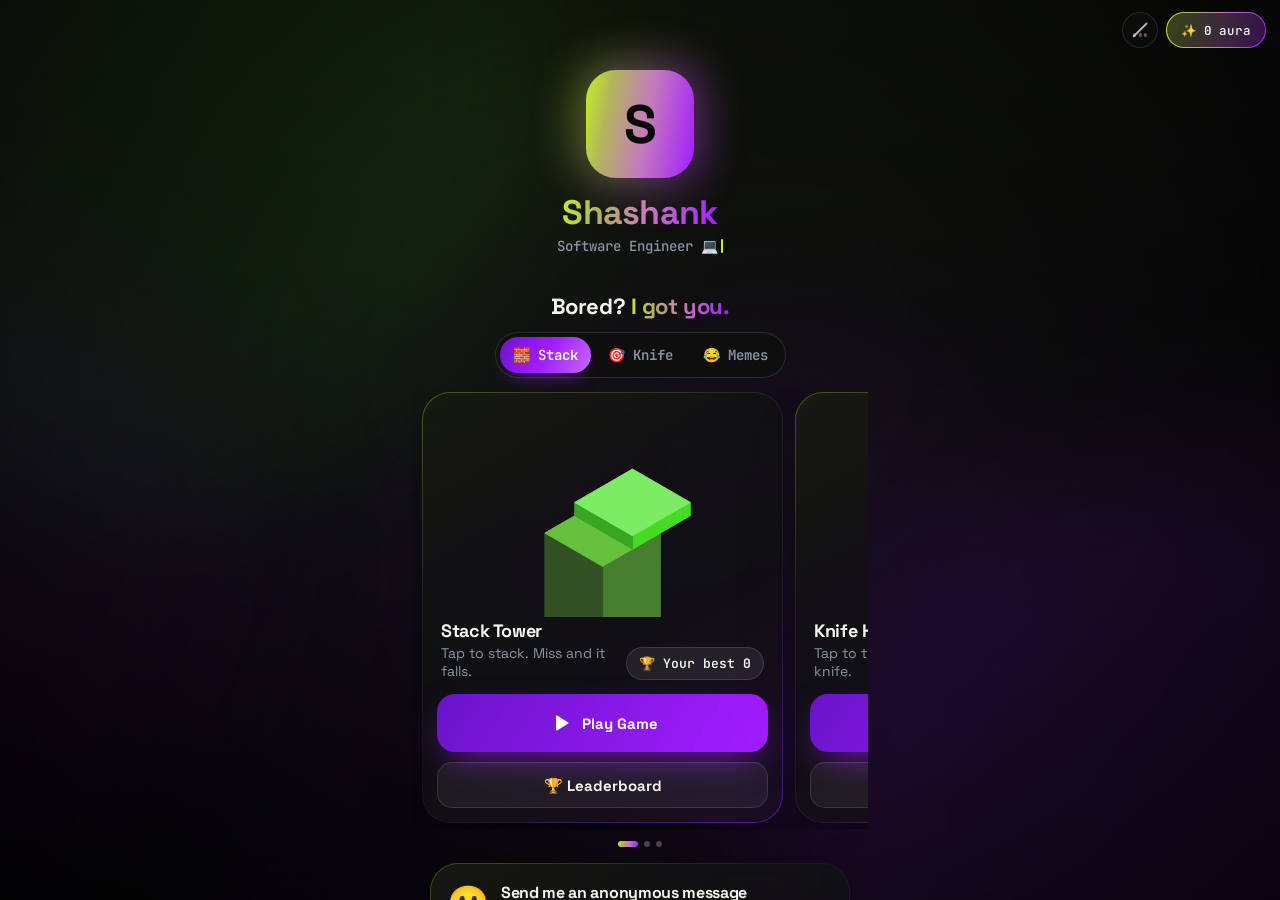
==== commit 6e73498f: "Snap QR: self-host fonts for faster loading on slow networks Replace Google Fonts with local variabl" ====
--- a/snap-qr/site/index.html
+++ b/snap-qr/site/index.html
@@ -6,9 +6,7 @@
   <meta name="theme-color" content="#050505">
   <title>Shashank · Stack Tower</title>
   <link rel="icon" href="data:image/svg+xml,<svg xmlns='http://www.w3.org/2000/svg' viewBox='0 0 100 100'><text y='.9em' font-size='90'>🧱</text></svg>">
-  <link rel="preconnect" href="https://fonts.googleapis.com">
-  <link rel="preconnect" href="https://fonts.gstatic.com" crossorigin>
-  <link href="https://fonts.googleapis.com/css2?family=JetBrains+Mono:wght@400;500;700&family=Space+Grotesk:wght@400;500;600;700&display=swap" rel="stylesheet">
+  <link rel="stylesheet" href="css/fonts.css">
   <link rel="stylesheet" href="css/style.css">
 </head>
 <body>
--- a/snap-qr/site/css/fonts.css
+++ b/snap-qr/site/css/fonts.css
@@ -0,0 +1,16 @@
+/* Self-hosted fonts (latin, variable = every weight in one file). No Google servers = faster on 2G/3G.
+   font-display: swap -> text shows instantly in the phone's own font, then switches when this loads. */
+@font-face {
+  font-family: "Space Grotesk";
+  font-style: normal;
+  font-weight: 300 700;
+  font-display: swap;
+  src: url(../fonts/space-grotesk.woff2) format("woff2");
+}
+@font-face {
+  font-family: "JetBrains Mono";
+  font-style: normal;
+  font-weight: 100 800;
+  font-display: swap;
+  src: url(../fonts/jetbrains-mono.woff2) format("woff2");
+}
